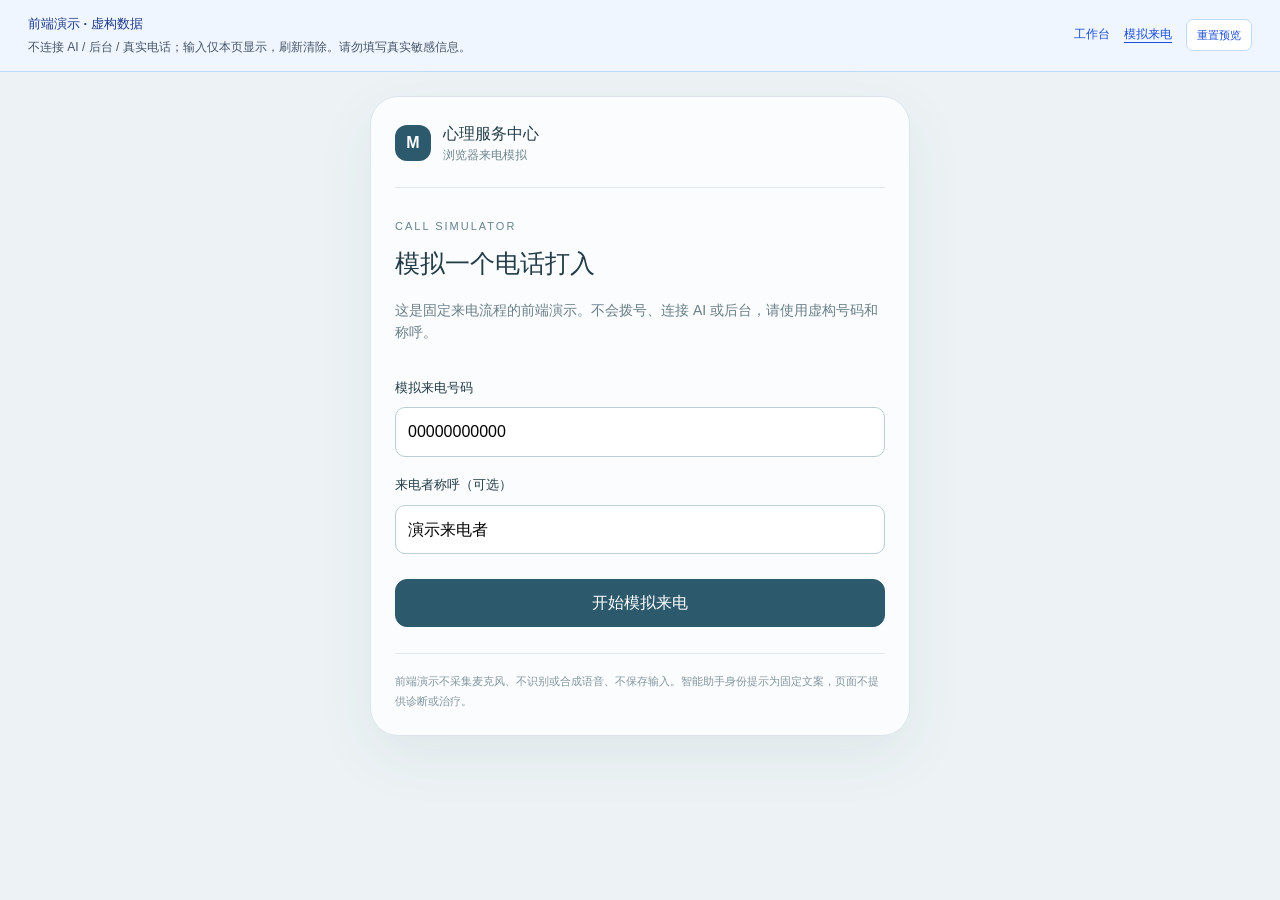
==== caller.html @ 81469502 "Publish MindLink frontend preview" ====
<!doctype html>
<html lang="zh-CN">
<head>
  <meta charset="utf-8">
  <meta name="viewport" content="width=device-width, initial-scale=1">
  <meta name="theme-color" content="#edf3f5">
  <title>心理服务中心 | Call Simulator</title>
  <link rel="stylesheet" href="./caller.css">

  <meta http-equiv="Content-Security-Policy" content="connect-src &apos;none&apos;; object-src &apos;none&apos;; base-uri &apos;none&apos;; form-action &apos;none&apos;">
  <link rel="stylesheet" href="./preview.css">
</head>
<body data-preview-page="caller">
  <main class="caller-shell">
    <header class="caller-header"><span class="brand-symbol" aria-hidden="true">M</span><div><strong>心理服务中心</strong><span>浏览器来电模拟</span></div></header>
    <section id="call-setup" class="call-setup" aria-labelledby="setup-heading">
      <p class="eyebrow">CALL SIMULATOR</p><h1 id="setup-heading">模拟一个电话打入</h1>
      <p>此页面用于开发和演示，尚未接入真实电话或机构坐席。请使用模拟资料。</p>
      <form id="incoming-form">
        <label for="caller-number">模拟来电号码</label><input id="caller-number" type="tel" value="13800138000" maxlength="32" required autocomplete="off">
        <label for="caller-name">来电者称呼（可选）</label><input id="caller-name" type="text" maxlength="80" placeholder="例如：演示来电者" autocomplete="off">
        <button id="simulate-call" type="submit" class="primary-button">模拟来电并接通</button>
      </form>
    </section>
    <section id="call-screen" class="call-screen" aria-label="当前通话" hidden>
      <div class="call-avatar" aria-hidden="true">M</div><h1>心理服务中心</h1>
      <p id="call-status" class="call-status" role="status">正在连接</p>
      <p id="call-party" class="call-party">智能语音助手</p>
      <time id="call-duration" class="call-duration">00:00</time>
      <div class="device-states"><span>麦克风 <strong id="microphone-status">已停止</strong></span><span>扬声器 <strong id="speaker-status">待命</strong></span></div>
      <p id="call-notice" class="call-notice" role="status"></p>
      <p id="human-note" class="human-note" hidden>人工接听后，双方都可说话转成文字发送。点击“开始说话”即可输入；目前没有双方音频通话。</p>
      <p id="call-caption" class="call-caption" aria-live="polite" hidden></p>
      <div class="call-buttons">
        <button id="answer-call" class="primary-button" type="button" hidden>接通模拟来电</button>
        <button id="voice-start" type="button" disabled>开始说话</button>
        <button id="voice-stop" type="button" disabled>结束说话</button>
        <button id="voice-interrupt" type="button" disabled>打断播报</button>
        <button id="speaker-toggle" type="button" aria-pressed="false">关闭扬声器</button>
        <button id="voice-pause" type="button" disabled>暂停语音</button>
        <button id="request-staff" type="button" disabled>转接工作人员</button>
      </div>
      <button id="hangup-call" class="hangup-button" type="button" disabled><svg viewBox="0 0 24 24" aria-hidden="true"><path d="M3 15.5c-1.8-.9-1.5-3.4.1-4.6 4.7-3.3 13.1-3.3 17.8 0 1.6 1.2 1.9 3.7.1 4.6l-2.6 1.2c-.9.4-2-.1-2.2-1.1l-.4-1.8a13.2 13.2 0 0 0-7.6 0l-.4 1.8c-.2 1-1.3 1.5-2.2 1.1z"/></svg>挂断</button>
      <button id="new-call" type="button" class="quiet-button" hidden>模拟新的来电</button>
      <details class="voice-options"><summary>语音设置与转写核对</summary>
        <label><input id="voice-review-mode" type="checkbox">发送前核对转写</label>
        <label><input id="voice-continuous" type="checkbox">连续对话</label>
        <label><input id="voice-headphone-barge" type="checkbox">耳机说话打断（试验）</label>
        <p>连续对话须主动开始说话；播报结束后再听取下一句。说话打断请佩戴耳机，浏览器无法保证隔离扬声器回声。</p>
        <a href="#preview-info" target="_blank" rel="noopener">检查麦克风与中文识别</a>
      </details>
      <section id="voice-review" class="voice-review" aria-label="核对语音转写" hidden>
        <h2>核对转写</h2><p id="voice-review-reason"></p>
        <label class="sr-only" for="voice-review-text">核对或修改要发送的文字</label><textarea id="voice-review-text" rows="3" maxlength="4000"></textarea>
        <p id="voice-review-note" role="status"></p>
        <div class="review-buttons"><button id="voice-review-send" class="primary-button" type="button">确认并发送</button><button id="voice-review-discard" type="button">丢弃转写</button></div>
      </section>
    </section>
    <p id="connection-notice" class="connection-notice" role="alert" hidden></p>
    <button id="retry-call" type="button" class="quiet-button" hidden>恢复通话连接</button>
    <details id="development-tools" class="development-tools" hidden><summary>开发模式：文字输入</summary>
      <form id="text-form"><label class="sr-only" for="text-input">发送演示文字</label><textarea id="text-input" rows="2" maxlength="4000" placeholder="开发测试用文字输入"></textarea><button id="text-send" type="submit">发送文字</button></form>
    </details>
    <footer>智能语音助手会明确说明身份，不提供诊断或治疗。<br>音频可能发送至浏览器厂商服务；本站不保存原始音频，已发送的转写会保存并用于服务处理。</footer>
  </main>
  

  <script src="./preview.js" defer></script>
</body>
</html>
---- caller.css ----
:root{font-family:Inter,"Segoe UI","Microsoft YaHei",sans-serif;color:#233c47;background:#edf3f5;font-synthesis:none;line-height:1.6}*{box-sizing:border-box}body{margin:0}button,input,textarea{font:inherit}button{cursor:pointer;border:1px solid #c5d4db;border-radius:12px;background:#fff;color:#264652;padding:10px 14px;min-height:44px}button:hover:not(:disabled){background:#e8f1f4}button:disabled{opacity:.5;cursor:default}button:focus-visible,input:focus-visible,textarea:focus-visible,summary:focus-visible,a:focus-visible{outline:3px solid #649bac;outline-offset:3px}[hidden]{display:none!important}input,textarea{width:100%;min-width:0;padding:11px 12px;border:1px solid #bcced6;border-radius:10px;background:#fff}textarea{resize:vertical}a{color:#305f73;text-underline-offset:3px}.caller-shell{max-width:540px;margin:24px auto;padding:24px;background:#fafcfd;border:1px solid #dbe5e9;border-radius:28px;box-shadow:0 20px 60px #26465212}.caller-header{display:flex;gap:12px;align-items:center;padding-bottom:22px;border-bottom:1px solid #e1e9ec}.caller-header strong,.caller-header span:not(.brand-symbol){display:block}.caller-header div>span{font-size:12px;color:#70868f}.brand-symbol{display:grid;place-items:center;width:36px;height:36px;border-radius:12px;background:#2c596c;color:#fff;font-weight:700}.eyebrow{font-size:11px;color:#668390;letter-spacing:2px;margin-top:30px}h1{font-size:25px;line-height:1.35;margin:8px 0 18px}h2{font-size:17px;margin:0 0 12px}.call-setup>p:not(.eyebrow){color:#6a7f88;font-size:14px}.call-setup form{display:grid;gap:9px;margin-top:25px}.call-setup label{font-size:13px;margin-top:9px}.primary-button{background:#2c596c;color:#fff;border-color:#2c596c}.primary-button:hover:not(:disabled){background:#244c5d}.call-setup .primary-button{margin-top:16px}.call-screen{text-align:center;padding-top:30px}.call-avatar{display:grid;place-items:center;margin:0 auto 19px;width:80px;height:80px;background:#dbe9ee;color:#376c80;border-radius:50%;font-size:30px;font-weight:600}.call-status{color:#386478;font-weight:600;margin:0}.call-party{color:#6e8792;font-size:13px;margin:3px 0}.call-duration{display:block;margin:8px 0 23px;font-size:26px;font-variant-numeric:tabular-nums;letter-spacing:2px}.device-states{display:flex;justify-content:center;gap:22px;font-size:12px;color:#778d97}.device-states strong{font-weight:500;color:#345969}.call-notice{color:#596f79;font-size:14px;min-height:45px;margin:22px 0 15px}.call-buttons{display:flex;justify-content:center;gap:9px;flex-wrap:wrap}.call-buttons button{font-size:13px}.hangup-button{display:flex;align-items:center;justify-content:center;gap:10px;width:148px;margin:25px auto 13px;border:0;background:#b84a50;color:#fff;border-radius:28px}.hangup-button:hover:not(:disabled){background:#a53c43}.hangup-button svg{width:23px;height:23px;fill:currentColor}.quiet-button{font-size:13px;border:0;background:transparent;color:#496f7e}.voice-options,.development-tools{text-align:left;border-top:1px solid #dde8ec;padding-top:16px;margin-top:25px;font-size:13px}.voice-options summary,.development-tools summary{cursor:pointer;color:#637f8b}.voice-options label{display:flex;gap:9px;align-items:center;margin:12px 0}.voice-options input{width:auto}.voice-options p{font-size:12px;color:#748b95}.voice-review{text-align:left;padding:17px;background:#edf4f7;border-radius:14px;margin-top:20px}.voice-review p{font-size:12px;color:#597480}.review-buttons{display:flex;gap:9px;margin-top:12px}.review-buttons button{font-size:13px;flex:1}.human-note,.call-caption,.connection-notice{border-radius:12px;background:#e7f0f4;padding:12px;text-align:left;font-size:13px;overflow-wrap:anywhere}.human-note{color:#587684}.call-caption{color:#304f5d;white-space:pre-wrap}.connection-notice{background:#fbefdf;color:#7d5934}.development-tools form{display:grid;gap:10px;margin-top:12px}footer{border-top:1px solid #e1e9ec;margin-top:26px;padding-top:18px;font-size:11px;color:#8396a0;line-height:1.8}.sr-only{position:absolute;width:1px;height:1px;overflow:hidden;clip:rect(0,0,0,0);white-space:nowrap}@media(max-width:600px){body{background:#fafcfd}.caller-shell{margin:0 auto;border:0;border-radius:0;padding:20px;box-shadow:none;min-height:100vh}.call-screen{padding-top:28px}}@media(prefers-reduced-motion:reduce){*{scroll-behavior:auto!important}}
---- preview.css ----
/* Preview-only notes and controls; the product's existing layouts remain shared. */
.preview-info{display:flex;align-items:center;justify-content:space-between;gap:16px;width:100%;box-sizing:border-box;padding:13px 28px;border-bottom:1px solid #bfdbfe;background:#eff6ff;color:#1e3a8a;font:12px/1.65 Inter,"Segoe UI","Microsoft YaHei",sans-serif;overflow-wrap:anywhere}
.preview-copy{min-width:0;flex:1}
.preview-copy strong{font-size:13px;font-weight:600}
.preview-copy p{margin:3px 0 0;color:#475569}
.preview-navigation{display:flex;align-items:center;justify-content:flex-end;flex-wrap:wrap;gap:8px 14px;flex-shrink:0;min-width:0}
.preview-navigation a{font-size:12px;text-decoration:none;color:#1d4ed8;white-space:nowrap}
.preview-navigation a[aria-current=page]{font-weight:600;text-decoration:underline;text-underline-offset:4px}
.preview-navigation button{font:inherit;font-size:11px;padding:6px 10px;min-height:32px;border:1px solid #bfdbfe;border-radius:7px;background:#fff;color:#1d4ed8;cursor:pointer}
.preview-info :is(a,button):focus-visible{outline:2px solid #2563eb;outline-offset:3px}
.preview-navigation button:hover{background:#dbeafe}
.staff-page .staff-workspace{margin-top:18px}
.staff-page .staff-conversation{height:calc(100dvh - 210px);min-height:650px}
.staff-page .queue-panel,.staff-page .copilot-panel{max-height:calc(100dvh - 210px);min-height:650px}
.staff-page .staff-shell{min-height:calc(100vh - 70px)}
.staff-page #current-session{white-space:normal;overflow-wrap:anywhere}
.staff-page .staff-identity #socket-status{overflow-wrap:anywhere}
.staff-page .work-order-block .summary-title{align-items:flex-start;flex-wrap:wrap}
.staff-page .staff-conversation .staff-message .message-body p{white-space:pre-wrap}
.caller-shell .call-notice{overflow-wrap:anywhere}
#preview-human-connect{background:#e5eef3;color:#2c596c;border-color:#bcd1db}
@media(max-width:1080px){.preview-info{align-items:flex-start;flex-wrap:wrap}.preview-navigation{justify-content:flex-start}.staff-page .staff-conversation,.staff-page .queue-panel{height:760px;min-height:650px;max-height:760px}.staff-page .copilot-panel{min-height:0;max-height:none}.staff-page .staff-identity #socket-status{font-size:10px}}
@media(max-width:700px){.preview-info{padding:12px 16px;gap:9px}.preview-copy{flex-basis:100%}.preview-copy p{font-size:11px}.preview-navigation{gap:10px 15px;flex-basis:100%;flex-shrink:1}.preview-navigation button{margin-left:auto}.staff-page .queue-panel{height:auto;min-height:0;max-height:370px}.staff-page .staff-conversation{height:820px;min-height:700px;max-height:none}.staff-page .staff-identity #socket-status{flex-basis:100%;order:2}.staff-page .copilot-panel .summary-title>span{white-space:normal;overflow-wrap:anywhere}.staff-page .availability-actions{margin-left:0}.staff-page .staff-conversation .composer-footer{flex-wrap:wrap;gap:8px}.staff-page .staff-conversation .composer-footer>span{flex-basis:100%;max-width:none}.caller-shell{min-height:0}}
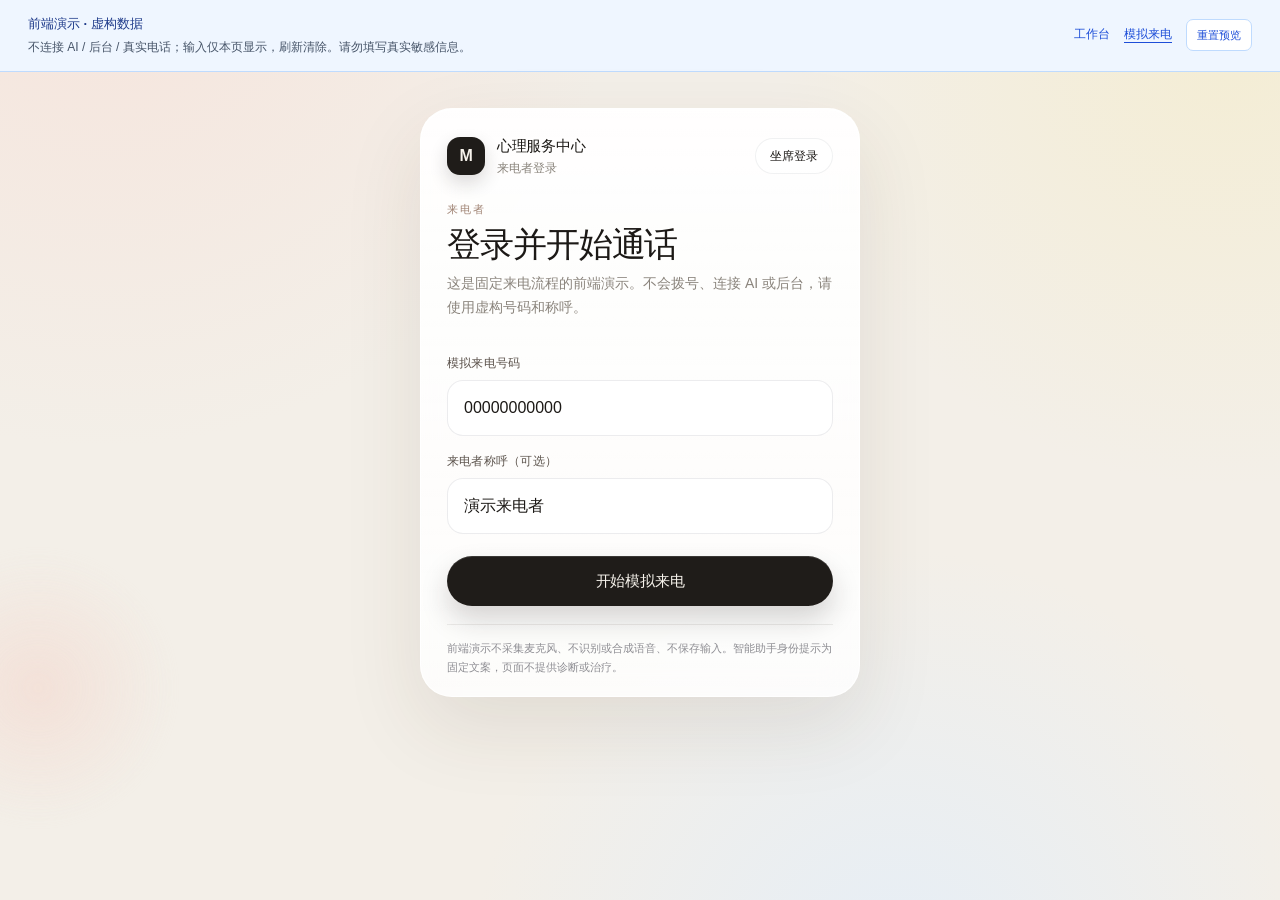
==== commit f9af9ad8: "Publish MindLink frontend preview" ====
--- a/caller.html
+++ b/caller.html
@@ -3,8 +3,8 @@
 <head>
   <meta charset="utf-8">
   <meta name="viewport" content="width=device-width, initial-scale=1">
-  <meta name="theme-color" content="#edf3f5">
-  <title>心理服务中心 | Call Simulator</title>
+  <meta name="theme-color" content="#f3efe8">
+  <title>来电者登录 | 心理服务中心</title>
   <link rel="stylesheet" href="./caller.css">
 
   <meta http-equiv="Content-Security-Policy" content="connect-src &apos;none&apos;; object-src &apos;none&apos;; base-uri &apos;none&apos;; form-action &apos;none&apos;">
@@ -12,18 +12,18 @@
 </head>
 <body data-preview-page="caller">
   <main class="caller-shell">
-    <header class="caller-header"><span class="brand-symbol" aria-hidden="true">M</span><div><strong>心理服务中心</strong><span>浏览器来电模拟</span></div></header>
+    <header class="caller-header"><span class="brand-symbol" aria-hidden="true">M</span><div><strong>心理服务中心</strong><span>来电者登录</span></div><a class="role-switch" href="./index.html?staff_id=staff001">坐席登录</a></header>
     <section id="call-setup" class="call-setup" aria-labelledby="setup-heading">
-      <p class="eyebrow">CALL SIMULATOR</p><h1 id="setup-heading">模拟一个电话打入</h1>
-      <p>此页面用于开发和演示，尚未接入真实电话或机构坐席。请使用模拟资料。</p>
+      <p class="eyebrow">来电者</p><h1 id="setup-heading">登录并开始通话</h1>
+      <p>使用模拟号码进入。此页面用于开发和演示，尚未接入真实电话或机构坐席。请使用模拟资料。</p>
       <form id="incoming-form">
         <label for="caller-number">模拟来电号码</label><input id="caller-number" type="tel" value="13800138000" maxlength="32" required autocomplete="off">
         <label for="caller-name">来电者称呼（可选）</label><input id="caller-name" type="text" maxlength="80" placeholder="例如：演示来电者" autocomplete="off">
-        <button id="simulate-call" type="submit" class="primary-button">模拟来电并接通</button>
+        <button id="simulate-call" type="submit" class="primary-button">登录并接通</button>
       </form>
     </section>
     <section id="call-screen" class="call-screen" aria-label="当前通话" hidden>
-      <div class="call-avatar" aria-hidden="true">M</div><h1>心理服务中心</h1>
+      <div id="call-avatar" class="call-avatar" data-party="ai" aria-hidden="true"><img id="assistant-avatar" src="./robot.png" alt=""><span id="human-avatar" hidden>工</span></div><h1>心理服务中心</h1>
       <p id="call-status" class="call-status" role="status">正在连接</p>
       <p id="call-party" class="call-party">智能语音助手</p>
       <time id="call-duration" class="call-duration">00:00</time>
--- a/caller.css
+++ b/caller.css
@@ -1 +1,150 @@
-:root{font-family:Inter,"Segoe UI","Microsoft YaHei",sans-serif;color:#233c47;background:#edf3f5;font-synthesis:none;line-height:1.6}*{box-sizing:border-box}body{margin:0}button,input,textarea{font:inherit}button{cursor:pointer;border:1px solid #c5d4db;border-radius:12px;background:#fff;color:#264652;padding:10px 14px;min-height:44px}button:hover:not(:disabled){background:#e8f1f4}button:disabled{opacity:.5;cursor:default}button:focus-visible,input:focus-visible,textarea:focus-visible,summary:focus-visible,a:focus-visible{outline:3px solid #649bac;outline-offset:3px}[hidden]{display:none!important}input,textarea{width:100%;min-width:0;padding:11px 12px;border:1px solid #bcced6;border-radius:10px;background:#fff}textarea{resize:vertical}a{color:#305f73;text-underline-offset:3px}.caller-shell{max-width:540px;margin:24px auto;padding:24px;background:#fafcfd;border:1px solid #dbe5e9;border-radius:28px;box-shadow:0 20px 60px #26465212}.caller-header{display:flex;gap:12px;align-items:center;padding-bottom:22px;border-bottom:1px solid #e1e9ec}.caller-header strong,.caller-header span:not(.brand-symbol){display:block}.caller-header div>span{font-size:12px;color:#70868f}.brand-symbol{display:grid;place-items:center;width:36px;height:36px;border-radius:12px;background:#2c596c;color:#fff;font-weight:700}.eyebrow{font-size:11px;color:#668390;letter-spacing:2px;margin-top:30px}h1{font-size:25px;line-height:1.35;margin:8px 0 18px}h2{font-size:17px;margin:0 0 12px}.call-setup>p:not(.eyebrow){color:#6a7f88;font-size:14px}.call-setup form{display:grid;gap:9px;margin-top:25px}.call-setup label{font-size:13px;margin-top:9px}.primary-button{background:#2c596c;color:#fff;border-color:#2c596c}.primary-button:hover:not(:disabled){background:#244c5d}.call-setup .primary-button{margin-top:16px}.call-screen{text-align:center;padding-top:30px}.call-avatar{display:grid;place-items:center;margin:0 auto 19px;width:80px;height:80px;background:#dbe9ee;color:#376c80;border-radius:50%;font-size:30px;font-weight:600}.call-status{color:#386478;font-weight:600;margin:0}.call-party{color:#6e8792;font-size:13px;margin:3px 0}.call-duration{display:block;margin:8px 0 23px;font-size:26px;font-variant-numeric:tabular-nums;letter-spacing:2px}.device-states{display:flex;justify-content:center;gap:22px;font-size:12px;color:#778d97}.device-states strong{font-weight:500;color:#345969}.call-notice{color:#596f79;font-size:14px;min-height:45px;margin:22px 0 15px}.call-buttons{display:flex;justify-content:center;gap:9px;flex-wrap:wrap}.call-buttons button{font-size:13px}.hangup-button{display:flex;align-items:center;justify-content:center;gap:10px;width:148px;margin:25px auto 13px;border:0;background:#b84a50;color:#fff;border-radius:28px}.hangup-button:hover:not(:disabled){background:#a53c43}.hangup-button svg{width:23px;height:23px;fill:currentColor}.quiet-button{font-size:13px;border:0;background:transparent;color:#496f7e}.voice-options,.development-tools{text-align:left;border-top:1px solid #dde8ec;padding-top:16px;margin-top:25px;font-size:13px}.voice-options summary,.development-tools summary{cursor:pointer;color:#637f8b}.voice-options label{display:flex;gap:9px;align-items:center;margin:12px 0}.voice-options input{width:auto}.voice-options p{font-size:12px;color:#748b95}.voice-review{text-align:left;padding:17px;background:#edf4f7;border-radius:14px;margin-top:20px}.voice-review p{font-size:12px;color:#597480}.review-buttons{display:flex;gap:9px;margin-top:12px}.review-buttons button{font-size:13px;flex:1}.human-note,.call-caption,.connection-notice{border-radius:12px;background:#e7f0f4;padding:12px;text-align:left;font-size:13px;overflow-wrap:anywhere}.human-note{color:#587684}.call-caption{color:#304f5d;white-space:pre-wrap}.connection-notice{background:#fbefdf;color:#7d5934}.development-tools form{display:grid;gap:10px;margin-top:12px}footer{border-top:1px solid #e1e9ec;margin-top:26px;padding-top:18px;font-size:11px;color:#8396a0;line-height:1.8}.sr-only{position:absolute;width:1px;height:1px;overflow:hidden;clip:rect(0,0,0,0);white-space:nowrap}@media(max-width:600px){body{background:#fafcfd}.caller-shell{margin:0 auto;border:0;border-radius:0;padding:20px;box-shadow:none;min-height:100vh}.call-screen{padding-top:28px}}@media(prefers-reduced-motion:reduce){*{scroll-behavior:auto!important}}
+:root{
+  --canvas:#f3efe8;
+  --surface:rgba(255,253,249,.92);
+  --ink:#1c1916;
+  --muted:#8a847c;
+  --line:rgba(28,25,22,.08);
+  --accent:#1f1c19;
+  --accent-press:#000;
+  --danger:#c96b5d;
+  font-family:-apple-system,BlinkMacSystemFont,"Segoe UI","PingFang SC","Microsoft YaHei",sans-serif;
+  color:var(--ink);
+  background:var(--canvas);
+  font-synthesis:none;
+  line-height:1.5;
+}
+*{box-sizing:border-box}
+body{
+  margin:0;min-height:100vh;
+  background:
+    radial-gradient(circle at 8% -8%,#f6e4dc 0,transparent 34%),
+    radial-gradient(circle at 96% 4%,#f4edd4 0,transparent 30%),
+    radial-gradient(circle at 70% 108%,#e6eef6 0,transparent 32%),
+    #f3efe8;
+}
+body::before{
+  content:"";position:fixed;inset:auto auto 8% -8%;width:280px;height:280px;border-radius:50%;
+  background:radial-gradient(circle,#f3ddd4 0,transparent 68%);filter:blur(8px);opacity:.8;pointer-events:none
+}
+button,input,textarea{font:inherit}
+button{cursor:pointer}
+button:disabled{opacity:.45;cursor:default}
+button:focus-visible,input:focus-visible,textarea:focus-visible,summary:focus-visible,a:focus-visible{outline:3px solid #e4d3c0;outline-offset:3px}
+[hidden]{display:none!important}
+a{color:var(--accent);text-underline-offset:3px}
+.caller-shell{
+  position:relative;z-index:1;
+  width:min(440px,calc(100% - 32px));
+  margin:36px auto 28px;
+  padding:26px 26px 20px;
+  background:linear-gradient(180deg,rgba(255,255,255,.94),rgba(255,255,255,.82));
+  border:1px solid rgba(255,255,255,.8);
+  border-radius:32px;
+  box-shadow:0 1px 0 rgba(255,255,255,.9) inset,0 30px 80px rgba(70,48,32,.1);
+  backdrop-filter:blur(18px);
+}
+.caller-header{display:flex;gap:12px;align-items:center;padding-bottom:18px}
+.caller-header strong,.caller-header span:not(.brand-symbol){display:block}
+.caller-header div>span{margin-top:2px;font-size:12px;color:var(--muted)}
+.caller-header strong{font-size:15px;letter-spacing:-.3px}
+.brand-symbol,.call-avatar{
+  display:grid;place-items:center;flex:0 0 auto;color:#fff;font-weight:650;letter-spacing:-.4px;
+  background:#1f1c19;color:#f7f3ec
+}
+.brand-symbol{width:38px;height:38px;border-radius:13px;font-size:16px;box-shadow:0 8px 18px rgba(31,28,25,.16)}
+.role-switch{
+  margin-left:auto;padding:8px 14px;border-radius:980px;
+  background:rgba(255,255,255,.7);color:var(--ink);text-decoration:none;font-size:12px;font-weight:600;
+  border:1px solid rgba(15,23,42,.06);box-shadow:0 1px 0 #fff inset
+}
+.role-switch:hover{background:#fff;color:var(--accent)}
+.eyebrow{margin:6px 0 0;font-size:11px;font-weight:650;letter-spacing:.16em;text-transform:uppercase;color:#a08474}
+h1{margin:8px 0 10px;font-size:34px;line-height:1.08;font-weight:700;letter-spacing:-1.1px}
+h2{margin:0 0 8px;font-size:17px}
+.call-setup>p:not(.eyebrow){margin:0;color:var(--muted);font-size:14px;line-height:1.7}
+.call-setup form{display:grid;gap:8px;margin-top:26px}
+.call-setup label{margin-top:8px;font-size:12px;font-weight:650;letter-spacing:.02em;color:#5c534c}
+input,textarea{
+  width:100%;min-width:0;padding:15px 16px;border:1px solid rgba(15,23,42,.08);border-radius:16px;
+  background:rgba(255,255,255,.8);color:var(--ink);box-shadow:0 1px 0 #fff inset;
+  transition:border-color .18s,box-shadow .18s,transform .18s
+}
+input:focus,textarea:focus{outline:none;border-color:#e4d3c0;box-shadow:0 0 0 4px rgba(228,211,192,.55);background:#fff}
+textarea{resize:vertical}
+.primary-button{
+  margin-top:14px;min-height:50px;border:0;border-radius:980px;color:#fff;font-size:15px;font-weight:650;letter-spacing:-.2px;
+  background:#1f1c19;color:#f7f3ec;
+  box-shadow:0 1px 0 rgba(255,255,255,.12) inset,0 14px 28px rgba(31,28,25,.18)
+}
+.primary-button:hover:not(:disabled){background:#000;transform:translateY(-1px)}
+.call-screen{padding-top:8px;text-align:center}
+.call-avatar{
+  position:relative;width:108px;height:108px;margin:8px auto 16px;border-radius:32px;font-size:38px;overflow:hidden;
+  background:#140c22;box-shadow:0 0 0 14px rgba(246,228,220,.7),0 18px 40px rgba(70,48,32,.12)
+}
+.call-avatar img{width:100%;height:100%;object-fit:cover;display:block}
+.call-avatar[data-party="ended"]::after{display:none}
+.call-avatar::after{
+  content:"";position:absolute;inset:-18px;border-radius:50%;border:1px solid rgba(201,150,130,.45);
+  animation:pulse 2.4s ease-out infinite
+}
+.call-screen h1{font-size:30px;margin-bottom:4px;letter-spacing:-.8px}
+.call-status{margin:0;color:var(--accent);font-weight:650;font-size:15px}
+.call-party{margin:4px 0 0;color:var(--muted);font-size:13px}
+.call-duration{
+  display:block;margin:18px 0 20px;font-size:64px;font-weight:300;letter-spacing:-2px;
+  font-variant-numeric:tabular-nums;line-height:1
+}
+.device-states{display:flex;justify-content:center;gap:8px;font-size:12px;color:var(--muted)}
+.device-states span{padding:8px 12px;border-radius:980px;background:rgba(255,255,255,.72);border:1px solid rgba(15,23,42,.05)}
+.device-states strong{font-weight:650;color:var(--ink)}
+.call-notice{min-height:44px;margin:20px 0 8px;color:#3a3a3c;font-size:14px;line-height:1.65}
+.call-buttons{display:flex;flex-wrap:wrap;justify-content:center;gap:8px}
+.call-buttons button,.quiet-button,.review-buttons button,.development-tools button{
+  min-height:40px;padding:8px 14px;border:1px solid rgba(15,23,42,.08);border-radius:980px;
+  background:rgba(255,255,255,.8);color:var(--ink);font-size:13px;box-shadow:0 1px 0 #fff inset
+}
+.call-buttons button:hover:not(:disabled),.quiet-button:hover:not(:disabled){background:#fff}
+.hangup-button{
+  display:flex;align-items:center;justify-content:center;gap:8px;
+  width:156px;margin:22px auto 8px;min-height:54px;border:0;border-radius:980px;
+  background:linear-gradient(180deg,#e98980,#d56b62);color:#fff;font-size:15px;font-weight:650;
+  box-shadow:0 12px 24px rgba(213,107,98,.22)
+}
+.hangup-button:hover:not(:disabled){background:#c85e56}
+.hangup-button svg{width:22px;height:22px;fill:currentColor}
+.quiet-button{border:0;background:transparent;color:var(--accent);box-shadow:none}
+.voice-options,.development-tools{
+  margin-top:18px;padding-top:14px;border-top:1px solid var(--line);text-align:left;font-size:13px;color:#3a3a3c
+}
+.voice-options summary,.development-tools summary{cursor:pointer;color:var(--muted)}
+.voice-options label{display:flex;gap:8px;align-items:center;margin:12px 0}
+.voice-options input{width:auto;accent-color:var(--accent)}
+.voice-options p,.voice-review p{font-size:12px;line-height:1.7;color:var(--muted)}
+.voice-review{margin-top:16px;padding:16px;text-align:left;background:rgba(255,255,255,.55);border-radius:18px}
+.review-buttons{display:flex;gap:8px;margin-top:12px}
+.review-buttons button{flex:1}
+.review-buttons .primary-button{margin-top:0}
+.human-note,.call-caption,.connection-notice{
+  margin:12px 0;padding:12px 14px;border-radius:16px;text-align:left;font-size:13px;line-height:1.65;overflow-wrap:anywhere
+}
+.human-note{background:#f6e8e2;color:var(--ink)}
+.call-caption{background:rgba(255,255,255,.55);color:#1d1d1f;white-space:pre-wrap}
+.connection-notice{background:#fff4e5;color:#7a4e00}
+.development-tools form{display:grid;gap:10px;margin-top:12px}
+footer{margin-top:18px;padding-top:14px;border-top:1px solid var(--line);color:#8e8e93;font-size:11px;line-height:1.7}
+.sr-only{position:absolute;width:1px;height:1px;overflow:hidden;clip:rect(0,0,0,0);white-space:nowrap}
+body:has(#call-screen:not([hidden])) .call-notice{color:#3d4a44}
+body:has(#call-screen:not([hidden])) .device-states span{background:#f6f0dc}
+@keyframes pulse{from{transform:scale(.86);opacity:.7}to{transform:scale(1.08);opacity:0}}
+@media(max-width:640px){
+  body{background:#f3efe8}
+  .caller-shell{width:100%;margin:0;min-height:100vh;border:0;border-radius:0;box-shadow:none;padding:24px 20px 28px}
+  h1{font-size:30px}
+  .call-duration{font-size:56px}
+  body:has(#call-screen:not([hidden])) .caller-shell{background:transparent;box-shadow:none}
+}
+@media(prefers-reduced-motion:reduce){
+  *{scroll-behavior:auto!important;transition:none!important;animation:none!important}
+  .call-avatar::after{display:none}
+}
